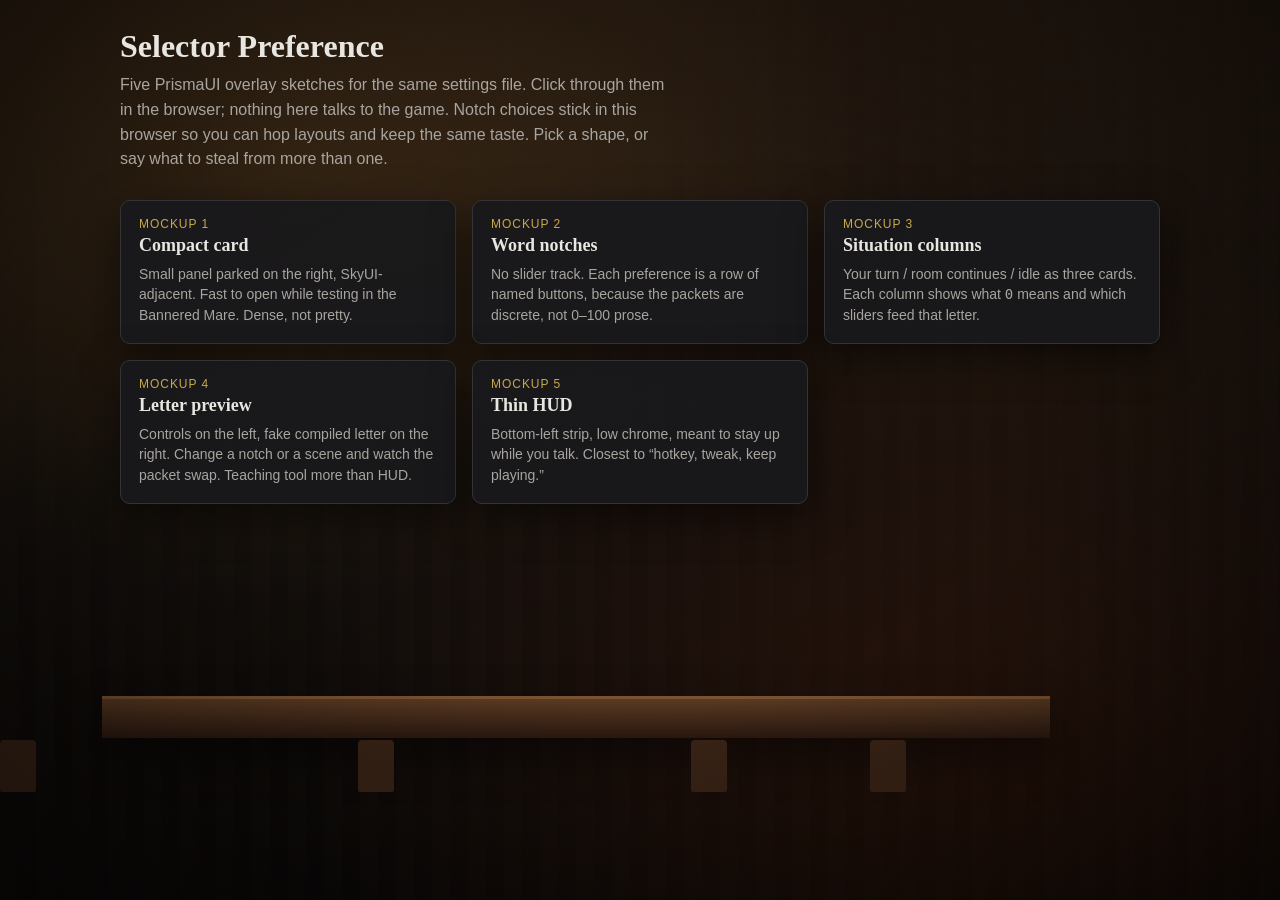
==== docs/index.html @ 8dafd4be "Add five PrismaUI overlay mockups for GitHub Pages. Co-authored-by: Cursor <cursoragent@cursor.com>" ====
<!DOCTYPE html>
<html lang="en">
<head>
  <meta charset="utf-8">
  <meta name="viewport" content="width=device-width, initial-scale=1">
  <title>Selector Preference — overlay mockups</title>
  <link rel="stylesheet" href="assets/overlay.css">
</head>
<body>
  <div class="stage">
    <div class="mock-bar"></div>
    <div class="mock-stool"></div>
    <div class="mock-stool"></div>
    <div class="mock-stool"></div>
    <div class="mock-stool"></div>
    <div class="gallery">
      <h1>Selector Preference</h1>
      <p class="lede">
        Five PrismaUI overlay sketches for the same settings file. Click through them
        in the browser; nothing here talks to the game. Notch choices stick in this
        browser so you can hop layouts and keep the same taste. Pick a shape, or say
        what to steal from more than one.
      </p>
      <div class="cards">
        <a class="card" href="1.html">
          <div class="num">Mockup 1</div>
          <h2>Compact card</h2>
          <p>Small panel parked on the right, SkyUI-adjacent. Fast to open while testing in the Bannered Mare. Dense, not pretty.</p>
        </a>
        <a class="card" href="2.html">
          <div class="num">Mockup 2</div>
          <h2>Word notches</h2>
          <p>No slider track. Each preference is a row of named buttons, because the packets are discrete, not 0–100 prose.</p>
        </a>
        <a class="card" href="3.html">
          <div class="num">Mockup 3</div>
          <h2>Situation columns</h2>
          <p>Your turn / room continues / idle as three cards. Each column shows what <code>0</code> means and which sliders feed that letter.</p>
        </a>
        <a class="card" href="4.html">
          <div class="num">Mockup 4</div>
          <h2>Letter preview</h2>
          <p>Controls on the left, fake compiled letter on the right. Change a notch or a scene and watch the packet swap. Teaching tool more than HUD.</p>
        </a>
        <a class="card" href="5.html">
          <div class="num">Mockup 5</div>
          <h2>Thin HUD</h2>
          <p>Bottom-left strip, low chrome, meant to stay up while you talk. Closest to “hotkey, tweak, keep playing.”</p>
        </a>
      </div>
    </div>
  </div>
</body>
</html>
---- docs/assets/overlay.css ----
:root {
  --bg-base: #18181c;
  --bg-surface: rgba(24, 24, 28, 0.92);
  --bg-elevated: #2a2a30;
  --bg-input: #1c1c21;
  --text-primary: #e8e6e1;
  --text-secondary: #a8a5a0;
  --text-muted: #65635e;
  --accent: #c9a84c;
  --accent-hover: #d4b35d;
  --accent-muted: rgba(201, 168, 76, 0.15);
  --border: #333338;
  --border-hover: #44444b;
  --success: #4ade80;
  --radius: 6px;
  --radius-lg: 10px;
  --font-ui: "Segoe UI", "Microsoft YaHei UI", Meiryo, sans-serif;
  --font-title: Palatino Linotype, Palatino, Georgia, serif;
  --shadow-lg: 0 12px 40px rgba(0, 0, 0, 0.55);
}

*,
*::before,
*::after {
  box-sizing: border-box;
}

html,
body {
  margin: 0;
  min-height: 100%;
  font-family: var(--font-ui);
  color: var(--text-primary);
  background: #0c0a08;
}

body {
  min-height: 100vh;
}

a {
  color: var(--accent);
  text-decoration: none;
}

a:hover {
  color: var(--accent-hover);
}

button,
input {
  font-family: inherit;
}

/* Fake tavern behind the overlay so Pages reads as “over the game.” */
.stage {
  min-height: 100vh;
  position: relative;
  overflow: hidden;
  background:
    radial-gradient(ellipse at 22% 18%, rgba(210, 150, 60, 0.16), transparent 42%),
    radial-gradient(ellipse at 78% 82%, rgba(80, 30, 10, 0.35), transparent 50%),
    linear-gradient(180deg, #2a1c12 0%, #120e0b 55%, #0a0807 100%);
}

.stage::before {
  content: "";
  position: absolute;
  inset: 0;
  background:
    repeating-linear-gradient(
      90deg,
      rgba(40, 28, 18, 0.35) 0 18px,
      rgba(28, 18, 12, 0.2) 18px 36px
    );
  opacity: 0.35;
  pointer-events: none;
}

.stage::after {
  content: "";
  position: absolute;
  inset: 0;
  background: radial-gradient(ellipse at center, transparent 40%, rgba(0, 0, 0, 0.55) 100%);
  pointer-events: none;
}

.mock-bar {
  position: absolute;
  left: 8%;
  right: 18%;
  bottom: 18%;
  height: 42px;
  background: linear-gradient(180deg, #5a3a22, #2a1810);
  border-top: 3px solid #7a5230;
  box-shadow: 0 18px 40px rgba(0, 0, 0, 0.5);
  z-index: 0;
}

.mock-stool {
  position: absolute;
  bottom: 12%;
  width: 36px;
  height: 52px;
  background: #3a2416;
  border-radius: 4px 4px 2px 2px;
  z-index: 0;
}

.mock-stool:nth-of-type(1) { left: 16%; }
.mock-stool:nth-of-type(2) { left: 28%; }
.mock-stool:nth-of-type(3) { left: 54%; }
.mock-stool:nth-of-type(4) { left: 68%; }

.chrome {
  position: relative;
  z-index: 2;
  display: flex;
  align-items: center;
  justify-content: space-between;
  gap: 12px;
  padding: 10px 16px;
  background: rgba(12, 12, 16, 0.82);
  border-bottom: 1px solid var(--border);
  backdrop-filter: blur(8px);
}

.chrome-title {
  font-size: 13px;
  color: var(--text-secondary);
}

.chrome-title strong {
  color: var(--accent);
  font-weight: 600;
}

.chrome nav {
  display: flex;
  flex-wrap: wrap;
  gap: 6px;
}

.chrome a {
  display: inline-flex;
  align-items: center;
  min-height: 32px;
  padding: 0 10px;
  border: 1px solid var(--border);
  border-radius: 999px;
  color: var(--text-secondary);
  font-size: 12px;
  background: var(--bg-input);
}

.chrome a:hover,
.chrome a.is-current {
  border-color: var(--accent);
  color: var(--accent);
  background: var(--accent-muted);
}

.overlay-root {
  position: relative;
  z-index: 3;
  min-height: calc(100vh - 53px);
}

.panel {
  background: var(--bg-surface);
  border: 1px solid var(--border);
  border-top: 2px solid var(--accent);
  border-radius: var(--radius-lg);
  box-shadow: var(--shadow-lg);
  backdrop-filter: blur(10px);
}

.panel-head {
  display: flex;
  align-items: center;
  justify-content: space-between;
  gap: 12px;
  padding: 12px 16px;
  border-bottom: 1px solid var(--border);
}

.panel-head h1 {
  margin: 0;
  font-family: var(--font-title);
  font-size: 20px;
  font-weight: 600;
  letter-spacing: 0.02em;
}

.panel-head .sub {
  margin: 2px 0 0;
  color: var(--text-muted);
  font-size: 12px;
}

.close-x {
  width: 28px;
  height: 28px;
  border: none;
  border-radius: var(--radius);
  background: transparent;
  color: var(--text-muted);
  cursor: default;
  font-size: 18px;
  line-height: 1;
}

.panel-body {
  padding: 16px 18px 18px;
}

.setting {
  padding: 12px 0;
}

.setting + .setting {
  border-top: 1px solid var(--border);
}

.setting-label {
  display: flex;
  align-items: baseline;
  justify-content: space-between;
  gap: 12px;
  margin-bottom: 8px;
}

.setting-label h2 {
  margin: 0;
  font-size: 14px;
  font-weight: 600;
}

.setting-value {
  color: var(--accent);
  font-size: 13px;
  font-weight: 600;
}

.hint {
  margin: 6px 0 0;
  color: var(--text-muted);
  font-size: 12px;
  line-height: 1.4;
}

.notch-track {
  display: grid;
  grid-template-columns: repeat(5, 1fr);
  gap: 4px;
  margin-top: 8px;
}

.tick {
  appearance: none;
  border: 1px solid var(--border);
  background: var(--bg-input);
  color: var(--text-secondary);
  min-height: 36px;
  border-radius: var(--radius);
  cursor: pointer;
  font-size: 11px;
  padding: 4px 6px;
}

.tick:hover {
  border-color: var(--border-hover);
  color: var(--text-primary);
}

.tick.is-on {
  background: var(--accent-muted);
  border-color: var(--accent);
  color: var(--accent);
  font-weight: 600;
}

.toggle-row {
  display: flex;
  align-items: center;
  justify-content: space-between;
  gap: 12px;
}

.toggle {
  width: 52px;
  height: 28px;
  border: none;
  border-radius: 999px;
  background: var(--border);
  position: relative;
  cursor: pointer;
  flex-shrink: 0;
}

.toggle::after {
  content: "";
  position: absolute;
  top: 3px;
  left: 3px;
  width: 22px;
  height: 22px;
  border-radius: 50%;
  background: #fff;
  transition: transform 0.15s ease;
}

.toggle.is-on {
  background: var(--accent);
}

.toggle.is-on::after {
  transform: translateX(24px);
}

.hotkey {
  display: flex;
  align-items: center;
  justify-content: space-between;
  margin-top: 14px;
  padding-top: 12px;
  border-top: 1px solid var(--border);
  color: var(--text-muted);
  font-size: 12px;
}

kbd {
  display: inline-block;
  padding: 2px 8px;
  border: 1px solid var(--border-hover);
  border-radius: 4px;
  background: var(--bg-elevated);
  color: var(--text-primary);
  font-family: Consolas, "Noto Sans Mono", monospace;
  font-size: 12px;
}

/* Index gallery */
.gallery {
  position: relative;
  z-index: 3;
  max-width: 1080px;
  margin: 0 auto;
  padding: 28px 20px 48px;
}

.gallery h1 {
  margin: 0 0 8px;
  font-family: var(--font-title);
  font-size: 32px;
}

.lede {
  max-width: 62ch;
  color: var(--text-secondary);
  line-height: 1.55;
  margin: 0 0 28px;
}

.cards {
  display: grid;
  grid-template-columns: repeat(auto-fit, minmax(280px, 1fr));
  gap: 16px;
}

.card {
  display: block;
  padding: 16px 18px 18px;
  background: var(--bg-surface);
  border: 1px solid var(--border);
  border-radius: var(--radius-lg);
  color: inherit;
  box-shadow: var(--shadow-lg);
}

.card:hover {
  border-color: var(--accent);
}

.card .num {
  color: var(--accent);
  font-size: 12px;
  letter-spacing: 0.08em;
  text-transform: uppercase;
}

.card h2 {
  margin: 4px 0 8px;
  font-size: 18px;
  font-family: var(--font-title);
}

.card p {
  margin: 0;
  color: var(--text-secondary);
  font-size: 14px;
  line-height: 1.45;
}

/* Layouts */
.layout-compact .overlay-root {
  display: flex;
  align-items: flex-start;
  justify-content: flex-end;
  padding: 48px 40px 40px;
}

.layout-compact .panel {
  width: min(420px, 100%);
}

.layout-pills .overlay-root {
  display: flex;
  align-items: center;
  justify-content: center;
  padding: 32px 20px;
}

.layout-pills .panel {
  width: min(640px, 100%);
}

.pill-row {
  display: flex;
  flex-wrap: wrap;
  gap: 6px;
}

.pill-row .tick {
  flex: 1 1 auto;
  min-width: 88px;
}

.layout-columns .overlay-root {
  padding: 28px 20px 40px;
}

.layout-columns .panel {
  max-width: 1100px;
  margin: 0 auto;
}

.cols {
  display: grid;
  grid-template-columns: repeat(3, 1fr);
  gap: 14px;
}

.col {
  background: var(--bg-input);
  border: 1px solid var(--border);
  border-radius: var(--radius);
  padding: 14px;
}

.col h2 {
  margin: 0 0 4px;
  font-size: 15px;
}

.zero {
  color: var(--accent);
  font-size: 12px;
  margin: 0 0 12px;
  line-height: 1.4;
}

.layout-letter .overlay-root {
  display: grid;
  grid-template-columns: minmax(280px, 380px) 1fr;
  gap: 16px;
  padding: 24px 20px 40px;
  max-width: 1180px;
  margin: 0 auto;
}

.letter {
  padding: 16px 18px;
  background: #141418;
  border: 1px dashed var(--border-hover);
  border-radius: var(--radius);
  font-family: Consolas, "Noto Sans Mono", monospace;
  font-size: 13px;
  line-height: 1.55;
  color: #c8c4bb;
  white-space: pre-wrap;
}

.letter .job {
  color: var(--accent);
}

.scene-pick {
  display: flex;
  flex-wrap: wrap;
  gap: 6px;
  margin-bottom: 12px;
}

.layout-hud .overlay-root {
  display: flex;
  align-items: flex-end;
  justify-content: flex-start;
  padding: 24px;
  min-height: calc(100vh - 53px);
}

.layout-hud .panel {
  width: min(360px, 100%);
  border-top-width: 1px;
  background: rgba(18, 18, 22, 0.78);
}

.layout-hud .panel-head {
  padding: 8px 12px;
}

.layout-hud .panel-head h1 {
  font-size: 15px;
}

.layout-hud .panel-body {
  padding: 8px 12px 12px;
}

.layout-hud .setting {
  padding: 8px 0;
}

.layout-hud .tick {
  min-height: 28px;
  font-size: 10px;
}

@media (max-width: 860px) {
  .cols,
  .layout-letter .overlay-root {
    grid-template-columns: 1fr;
  }

  .layout-compact .overlay-root {
    justify-content: center;
    padding: 24px 12px;
  }
}
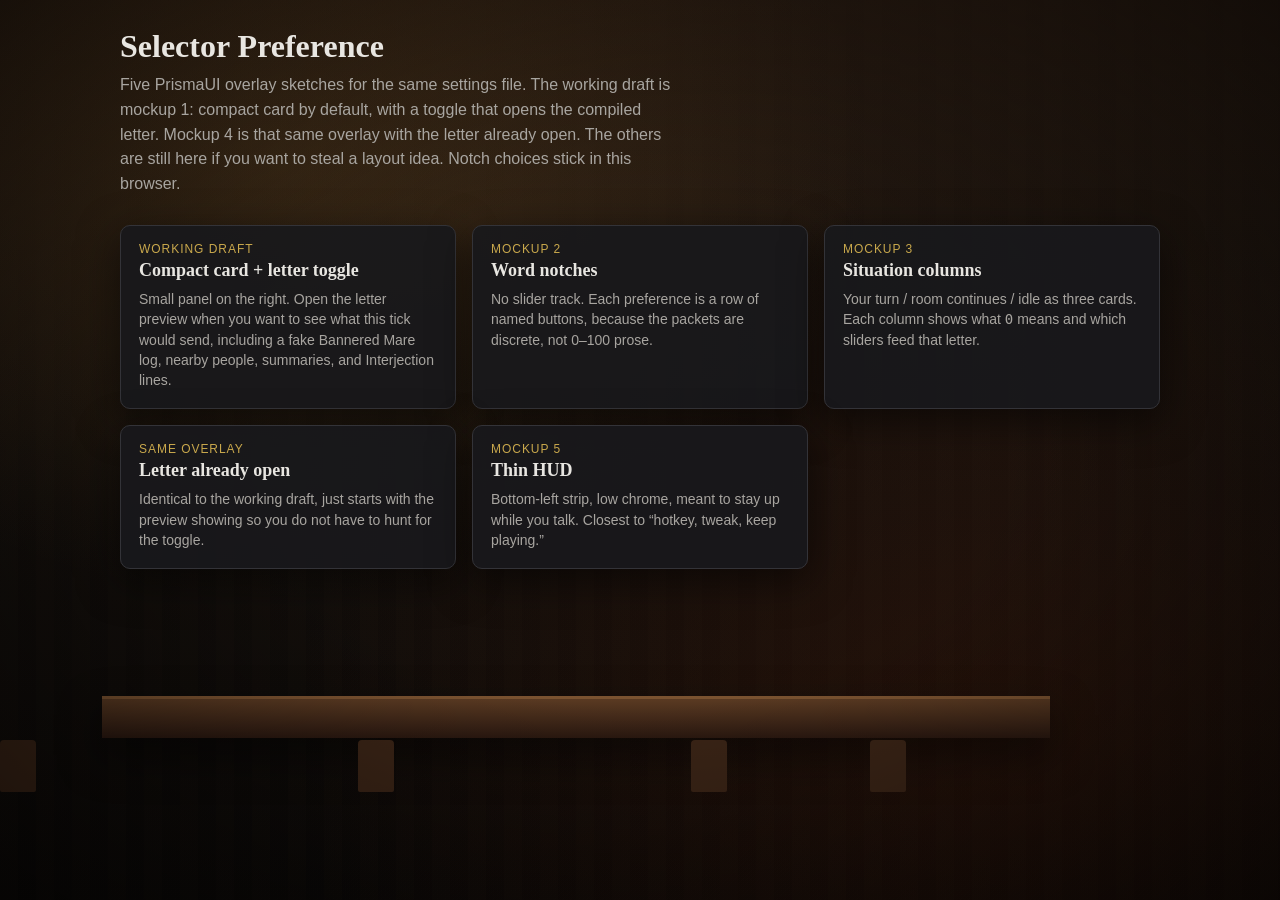
==== commit 67bbe38c: "Combine compact overlay with a toggleable compiled-letter preview. Co-authored-by: Cursor <cursorage" ====
--- a/docs/index.html
+++ b/docs/index.html
@@ -16,16 +16,17 @@
     <div class="gallery">
       <h1>Selector Preference</h1>
       <p class="lede">
-        Five PrismaUI overlay sketches for the same settings file. Click through them
-        in the browser; nothing here talks to the game. Notch choices stick in this
-        browser so you can hop layouts and keep the same taste. Pick a shape, or say
-        what to steal from more than one.
+        Five PrismaUI overlay sketches for the same settings file. The working draft
+        is mockup 1: compact card by default, with a toggle that opens the compiled
+        letter. Mockup 4 is that same overlay with the letter already open. The
+        others are still here if you want to steal a layout idea. Notch choices
+        stick in this browser.
       </p>
       <div class="cards">
         <a class="card" href="1.html">
-          <div class="num">Mockup 1</div>
-          <h2>Compact card</h2>
-          <p>Small panel parked on the right, SkyUI-adjacent. Fast to open while testing in the Bannered Mare. Dense, not pretty.</p>
+          <div class="num">Working draft</div>
+          <h2>Compact card + letter toggle</h2>
+          <p>Small panel on the right. Open the letter preview when you want to see what this tick would send, including a fake Bannered Mare log, nearby people, summaries, and Interjection lines.</p>
         </a>
         <a class="card" href="2.html">
           <div class="num">Mockup 2</div>
@@ -38,9 +39,9 @@
           <p>Your turn / room continues / idle as three cards. Each column shows what <code>0</code> means and which sliders feed that letter.</p>
         </a>
         <a class="card" href="4.html">
-          <div class="num">Mockup 4</div>
-          <h2>Letter preview</h2>
-          <p>Controls on the left, fake compiled letter on the right. Change a notch or a scene and watch the packet swap. Teaching tool more than HUD.</p>
+          <div class="num">Same overlay</div>
+          <h2>Letter already open</h2>
+          <p>Identical to the working draft, just starts with the preview showing so you do not have to hunt for the toggle.</p>
         </a>
         <a class="card" href="5.html">
           <div class="num">Mockup 5</div>
--- a/docs/assets/overlay.css
+++ b/docs/assets/overlay.css
@@ -322,6 +322,8 @@
   display: flex;
   align-items: center;
   justify-content: space-between;
+  gap: 10px;
+  flex-wrap: wrap;
   margin-top: 14px;
   padding-top: 12px;
   border-top: 1px solid var(--border);
@@ -477,6 +479,63 @@
   padding: 24px 20px 40px;
   max-width: 1180px;
   margin: 0 auto;
+}
+
+.layout-chosen .overlay-root {
+  display: flex;
+  align-items: flex-start;
+  justify-content: flex-end;
+  gap: 16px;
+  padding: 48px 40px 40px;
+}
+
+.layout-chosen .controls {
+  width: min(420px, 100%);
+  flex-shrink: 0;
+}
+
+.layout-chosen .letter-panel {
+  display: none;
+  flex: 1;
+  min-width: 0;
+  max-height: calc(100vh - 110px);
+  flex-direction: column;
+}
+
+.layout-chosen.is-preview .overlay-root {
+  justify-content: stretch;
+  align-items: stretch;
+  padding: 20px;
+}
+
+.layout-chosen.is-preview .letter-panel {
+  display: flex;
+}
+
+.layout-chosen .letter-scroll {
+  overflow: auto;
+  flex: 1;
+  min-height: 0;
+  padding: 0 18px 18px;
+}
+
+.btn-preview {
+  appearance: none;
+  border: 1px solid var(--border);
+  background: var(--bg-input);
+  color: var(--text-secondary);
+  border-radius: 999px;
+  min-height: 32px;
+  padding: 0 12px;
+  cursor: pointer;
+  font-size: 12px;
+}
+
+.btn-preview:hover,
+.btn-preview.is-on {
+  border-color: var(--accent);
+  color: var(--accent);
+  background: var(--accent-muted);
 }
 
 .letter {
@@ -488,7 +547,36 @@
   font-size: 13px;
   line-height: 1.55;
   color: #c8c4bb;
+}
+
+.letter-doc {
+  margin: 0;
   white-space: pre-wrap;
+}
+
+.letter-tag {
+  color: var(--text-muted);
+  letter-spacing: 0.04em;
+  text-transform: lowercase;
+}
+
+.pkt {
+  white-space: normal;
+  margin: 10px 0;
+  padding: 8px 10px;
+  background: var(--accent-muted);
+  border-left: 3px solid var(--accent);
+  border-radius: 0 var(--radius) var(--radius) 0;
+  color: var(--text-primary);
+}
+
+.pkt-label {
+  color: var(--accent);
+  font-size: 11px;
+  font-weight: 700;
+  letter-spacing: 0.04em;
+  text-transform: uppercase;
+  margin-bottom: 4px;
 }
 
 .letter .job {
@@ -543,8 +631,15 @@
     grid-template-columns: 1fr;
   }
 
-  .layout-compact .overlay-root {
+  .layout-compact .overlay-root,
+  .layout-chosen .overlay-root,
+  .layout-chosen.is-preview .overlay-root {
     justify-content: center;
     padding: 24px 12px;
+    flex-direction: column;
   }
-}
+
+  .layout-chosen.is-preview .letter-panel {
+    max-height: none;
+  }
+}
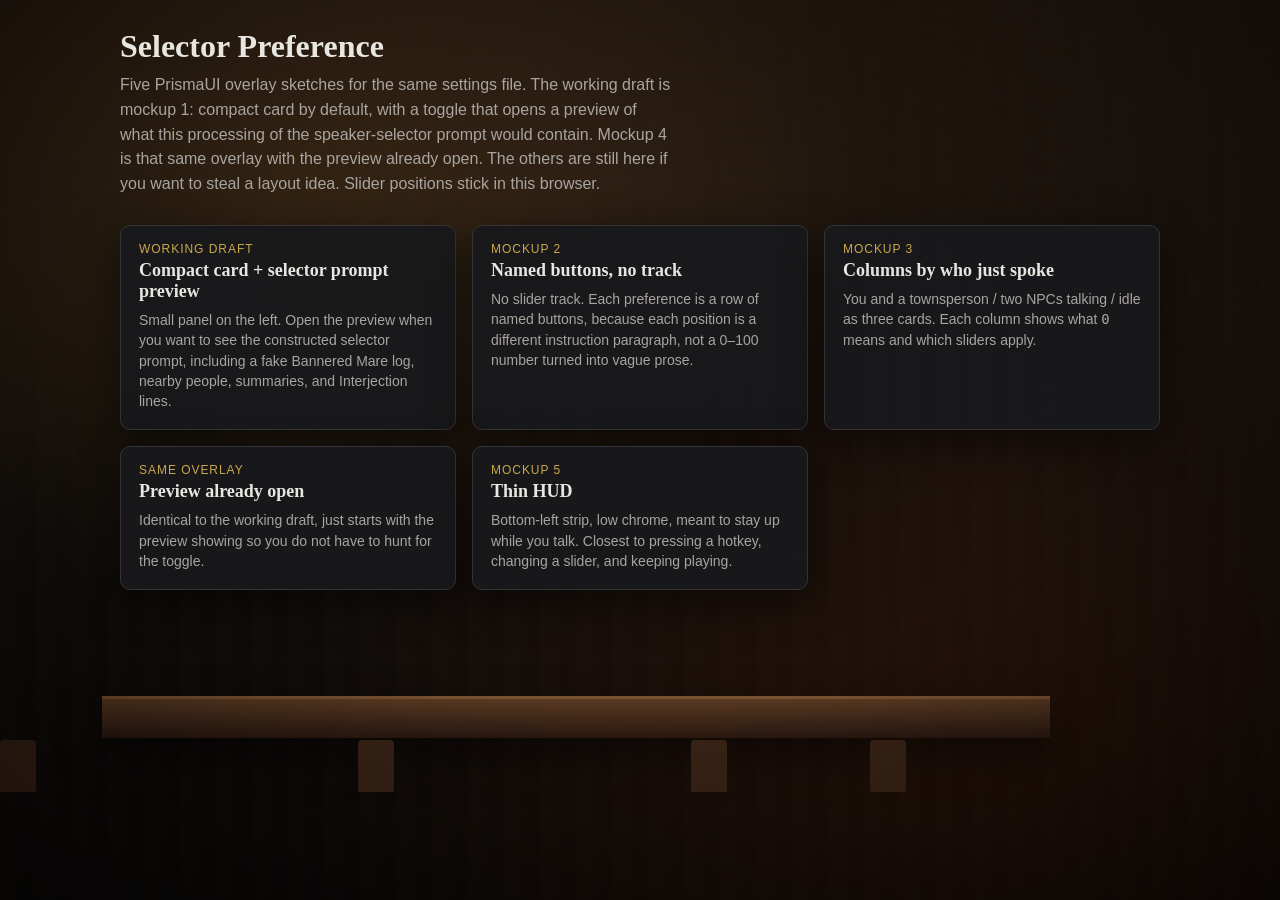
==== commit 9267c747: "Record the four graded sliders and rewrite mockup copy in plain English. Stay out no longer hides ca" ====
--- a/docs/index.html
+++ b/docs/index.html
@@ -17,36 +17,36 @@
       <h1>Selector Preference</h1>
       <p class="lede">
         Five PrismaUI overlay sketches for the same settings file. The working draft
-        is mockup 1: compact card by default, with a toggle that opens the compiled
-        letter. Mockup 4 is that same overlay with the letter already open. The
-        others are still here if you want to steal a layout idea. Notch choices
-        stick in this browser.
+        is mockup 1: compact card by default, with a toggle that opens a preview of
+        what this processing of the speaker-selector prompt would contain. Mockup 4
+        is that same overlay with the preview already open. The others are still here
+        if you want to steal a layout idea. Slider positions stick in this browser.
       </p>
       <div class="cards">
         <a class="card" href="1.html">
           <div class="num">Working draft</div>
-          <h2>Compact card + letter toggle</h2>
-          <p>Small panel on the right. Open the letter preview when you want to see what this tick would send, including a fake Bannered Mare log, nearby people, summaries, and Interjection lines.</p>
+          <h2>Compact card + selector prompt preview</h2>
+          <p>Small panel on the left. Open the preview when you want to see the constructed selector prompt, including a fake Bannered Mare log, nearby people, summaries, and Interjection lines.</p>
         </a>
         <a class="card" href="2.html">
           <div class="num">Mockup 2</div>
-          <h2>Word notches</h2>
-          <p>No slider track. Each preference is a row of named buttons, because the packets are discrete, not 0–100 prose.</p>
+          <h2>Named buttons, no track</h2>
+          <p>No slider track. Each preference is a row of named buttons, because each position is a different instruction paragraph, not a 0–100 number turned into vague prose.</p>
         </a>
         <a class="card" href="3.html">
           <div class="num">Mockup 3</div>
-          <h2>Situation columns</h2>
-          <p>Your turn / room continues / idle as three cards. Each column shows what <code>0</code> means and which sliders feed that letter.</p>
+          <h2>Columns by who just spoke</h2>
+          <p>You and a townsperson / two NPCs talking / idle as three cards. Each column shows what <code>0</code> means and which sliders apply.</p>
         </a>
         <a class="card" href="4.html">
           <div class="num">Same overlay</div>
-          <h2>Letter already open</h2>
+          <h2>Preview already open</h2>
           <p>Identical to the working draft, just starts with the preview showing so you do not have to hunt for the toggle.</p>
         </a>
         <a class="card" href="5.html">
           <div class="num">Mockup 5</div>
           <h2>Thin HUD</h2>
-          <p>Bottom-left strip, low chrome, meant to stay up while you talk. Closest to “hotkey, tweak, keep playing.”</p>
+          <p>Bottom-left strip, low chrome, meant to stay up while you talk. Closest to pressing a hotkey, changing a slider, and keeping playing.</p>
         </a>
       </div>
     </div>
--- a/docs/assets/overlay.css
+++ b/docs/assets/overlay.css
@@ -1,4 +1,5 @@
-:root {
+:root,
+html[data-theme="dark"] {
   --bg-base: #18181c;
   --bg-surface: rgba(24, 24, 28, 0.92);
   --bg-elevated: #2a2a30;
@@ -12,11 +13,54 @@
   --border: #333338;
   --border-hover: #44444b;
   --success: #4ade80;
+  --preview-bg: #141418;
+  --preview-fg: #c8c4bb;
+  --chrome-bg: rgba(12, 12, 16, 0.82);
   --radius: 6px;
   --radius-lg: 10px;
   --font-ui: "Segoe UI", "Microsoft YaHei UI", Meiryo, sans-serif;
   --font-title: Palatino Linotype, Palatino, Georgia, serif;
   --shadow-lg: 0 12px 40px rgba(0, 0, 0, 0.55);
+}
+
+html[data-theme="light"] {
+  --bg-base: #e8e0d0;
+  --bg-surface: rgba(248, 243, 232, 0.94);
+  --bg-elevated: #efe6d4;
+  --bg-input: #fffdf8;
+  --text-primary: #2a2418;
+  --text-secondary: #5c5346;
+  --text-muted: #8a8173;
+  --accent: #8a6a1f;
+  --accent-hover: #a37d26;
+  --accent-muted: rgba(138, 106, 31, 0.14);
+  --border: #d4cbb8;
+  --border-hover: #b9ae97;
+  --success: #2f7d4a;
+  --preview-bg: #f4eee0;
+  --preview-fg: #3a3428;
+  --chrome-bg: rgba(248, 243, 232, 0.9);
+  --shadow-lg: 0 12px 36px rgba(40, 28, 12, 0.28);
+}
+
+html[data-theme="colorblind"] {
+  --bg-base: #121212;
+  --bg-surface: rgba(18, 18, 18, 0.94);
+  --bg-elevated: #2b2b2b;
+  --bg-input: #1a1a1a;
+  --text-primary: #ffffff;
+  --text-secondary: #d0d0d0;
+  --text-muted: #9a9a9a;
+  --accent: #56b4e9;
+  --accent-hover: #7cc8f0;
+  --accent-muted: rgba(86, 180, 233, 0.22);
+  --border: #5a5a5a;
+  --border-hover: #8a8a8a;
+  --success: #e69f00;
+  --preview-bg: #0e0e0e;
+  --preview-fg: #f0f0f0;
+  --chrome-bg: rgba(10, 10, 10, 0.88);
+  --shadow-lg: 0 12px 40px rgba(0, 0, 0, 0.65);
 }
 
 *,
@@ -119,8 +163,8 @@
   align-items: center;
   justify-content: space-between;
   gap: 12px;
-  padding: 10px 16px;
-  background: rgba(12, 12, 16, 0.82);
+  padding: 10px 20px;
+  background: var(--chrome-bg);
   border-bottom: 1px solid var(--border);
   backdrop-filter: blur(8px);
 }
@@ -177,11 +221,56 @@
 
 .panel-head {
   display: flex;
-  align-items: center;
+  flex-direction: column;
+  align-items: stretch;
+  gap: 10px;
+  padding: 12px 16px;
+  border-bottom: 1px solid var(--border);
+}
+
+.panel-head-row {
+  display: flex;
+  align-items: flex-start;
   justify-content: space-between;
   gap: 12px;
-  padding: 12px 16px;
-  border-bottom: 1px solid var(--border);
+}
+
+.theme-switch {
+  display: flex;
+  gap: 4px;
+}
+
+.theme-switch button {
+  appearance: none;
+  flex: 1;
+  min-height: 28px;
+  padding: 0 8px;
+  border: 1px solid var(--border);
+  border-radius: var(--radius);
+  background: var(--bg-input);
+  color: var(--text-secondary);
+  cursor: pointer;
+  font-size: 11px;
+}
+
+.theme-switch button:hover,
+.theme-switch button.is-on {
+  border-color: var(--accent);
+  color: var(--accent);
+  background: var(--accent-muted);
+}
+
+html[data-theme="colorblind"] .slider-position.is-on,
+html[data-theme="colorblind"] .theme-switch button.is-on,
+html[data-theme="colorblind"] .btn-preview.is-on,
+html[data-theme="colorblind"] .chrome a.is-current {
+  box-shadow: inset 0 0 0 2px #e69f00;
+  color: #fff;
+}
+
+html[data-theme="colorblind"] .toggle.is-on {
+  background: var(--accent);
+  box-shadow: 0 0 0 2px #e69f00;
 }
 
 .panel-head h1 {
@@ -249,14 +338,14 @@
   line-height: 1.4;
 }
 
-.notch-track {
+.slider-track {
   display: grid;
-  grid-template-columns: repeat(5, 1fr);
+  grid-template-columns: repeat(auto-fit, minmax(0, 1fr));
   gap: 4px;
   margin-top: 8px;
 }
 
-.tick {
+.slider-position {
   appearance: none;
   border: 1px solid var(--border);
   background: var(--bg-input);
@@ -268,12 +357,12 @@
   padding: 4px 6px;
 }
 
-.tick:hover {
+.slider-position:hover {
   border-color: var(--border-hover);
   color: var(--text-primary);
 }
 
-.tick.is-on {
+.slider-position.is-on {
   background: var(--accent-muted);
   border-color: var(--accent);
   color: var(--accent);
@@ -285,6 +374,12 @@
   align-items: center;
   justify-content: space-between;
   gap: 12px;
+}
+
+.toggle-row h2 {
+  margin: 0;
+  font-size: 14px;
+  font-weight: 600;
 }
 
 .toggle {
@@ -433,7 +528,7 @@
   gap: 6px;
 }
 
-.pill-row .tick {
+.pill-row .slider-position {
   flex: 1 1 auto;
   min-width: 88px;
 }
@@ -472,7 +567,7 @@
   line-height: 1.4;
 }
 
-.layout-letter .overlay-root {
+.layout-preview .overlay-root {
   display: grid;
   grid-template-columns: minmax(280px, 380px) 1fr;
   gap: 16px;
@@ -481,42 +576,66 @@
   margin: 0 auto;
 }
 
+body.layout-chosen,
+body.layout-chosen .stage {
+  height: 100vh;
+  overflow: hidden;
+}
+
+body.layout-chosen .stage {
+  display: flex;
+  flex-direction: column;
+}
+
 .layout-chosen .overlay-root {
-  display: flex;
-  align-items: flex-start;
-  justify-content: flex-end;
+  flex: 1;
+  min-height: 0;
+  display: flex;
+  align-items: stretch;
+  justify-content: flex-start;
   gap: 16px;
-  padding: 48px 40px 40px;
+  padding: 16px;
+  box-sizing: border-box;
+}
+
+.layout-chosen .panel {
+  display: flex;
+  flex-direction: column;
+  min-height: 0;
 }
 
 .layout-chosen .controls {
-  width: min(420px, 100%);
-  flex-shrink: 0;
-}
-
-.layout-chosen .letter-panel {
+  width: 400px;
+  flex: 0 0 400px;
+}
+
+.layout-chosen .controls .panel-body {
+  flex: 1;
+  display: flex;
+  flex-direction: column;
+  min-height: 0;
+  overflow: auto;
+}
+
+.layout-chosen .controls .hotkey {
+  margin-top: auto;
+}
+
+.layout-chosen .preview-panel {
   display: none;
-  flex: 1;
+  flex: 1 1 auto;
   min-width: 0;
-  max-height: calc(100vh - 110px);
-  flex-direction: column;
-}
-
-.layout-chosen.is-preview .overlay-root {
-  justify-content: stretch;
-  align-items: stretch;
-  padding: 20px;
-}
-
-.layout-chosen.is-preview .letter-panel {
-  display: flex;
-}
-
-.layout-chosen .letter-scroll {
+}
+
+.layout-chosen.is-preview .preview-panel {
+  display: flex;
+}
+
+.layout-chosen .preview-scroll {
   overflow: auto;
   flex: 1;
   min-height: 0;
-  padding: 0 18px 18px;
+  padding: 0 16px 16px;
 }
 
 .btn-preview {
@@ -538,29 +657,29 @@
   background: var(--accent-muted);
 }
 
-.letter {
+.prompt-preview {
   padding: 16px 18px;
-  background: #141418;
+  background: var(--preview-bg);
   border: 1px dashed var(--border-hover);
   border-radius: var(--radius);
   font-family: Consolas, "Noto Sans Mono", monospace;
   font-size: 13px;
   line-height: 1.55;
-  color: #c8c4bb;
-}
-
-.letter-doc {
+  color: var(--preview-fg);
+}
+
+.prompt-doc {
   margin: 0;
   white-space: pre-wrap;
 }
 
-.letter-tag {
+.prompt-tag {
   color: var(--text-muted);
   letter-spacing: 0.04em;
   text-transform: lowercase;
 }
 
-.pkt {
+.instruction-paragraph {
   white-space: normal;
   margin: 10px 0;
   padding: 8px 10px;
@@ -570,7 +689,7 @@
   color: var(--text-primary);
 }
 
-.pkt-label {
+.instruction-label {
   color: var(--accent);
   font-size: 11px;
   font-weight: 700;
@@ -579,10 +698,6 @@
   margin-bottom: 4px;
 }
 
-.letter .job {
-  color: var(--accent);
-}
-
 .scene-pick {
   display: flex;
   flex-wrap: wrap;
@@ -620,26 +735,28 @@
   padding: 8px 0;
 }
 
-.layout-hud .tick {
+.layout-hud .slider-position {
   min-height: 28px;
   font-size: 10px;
 }
 
 @media (max-width: 860px) {
   .cols,
-  .layout-letter .overlay-root {
+  .layout-preview .overlay-root {
     grid-template-columns: 1fr;
   }
 
   .layout-compact .overlay-root,
-  .layout-chosen .overlay-root,
-  .layout-chosen.is-preview .overlay-root {
-    justify-content: center;
-    padding: 24px 12px;
+  .layout-chosen .overlay-root {
+    justify-content: flex-start;
+    padding: 16px;
     flex-direction: column;
   }
 
-  .layout-chosen.is-preview .letter-panel {
-    max-height: none;
+  .layout-chosen .controls,
+  .layout-chosen .preview-panel {
+    width: 100%;
+    flex: 1 1 0;
+    min-height: 0;
   }
 }
